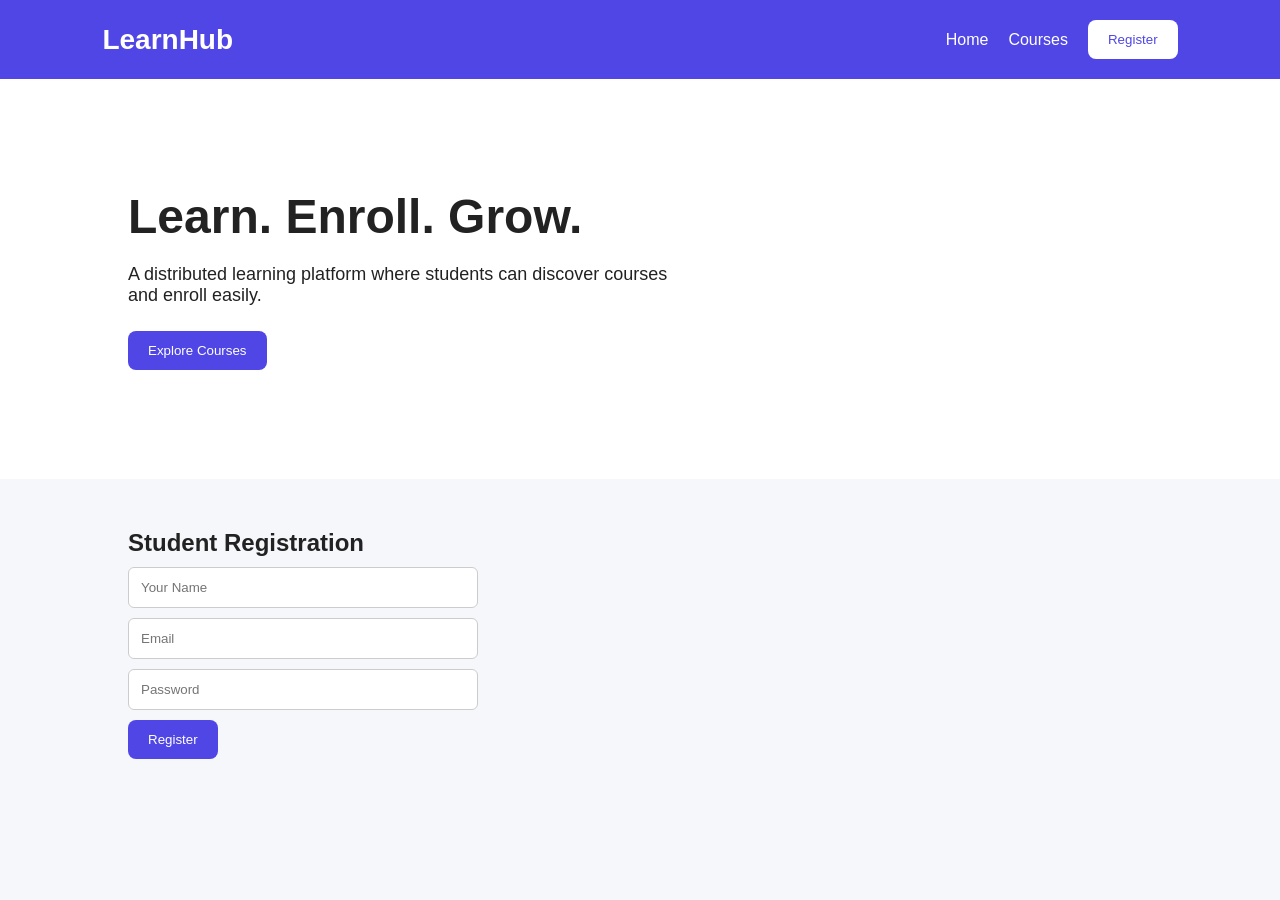
==== frontend/index.html @ 28a74e2c "Initial commit - distributed learning platform" ====
<!DOCTYPE html>
<html lang="en">
<head>
    <meta charset="UTF-8">
    <meta name="viewport" content="width=device-width, initial-scale=1.0">
    <title>LearnHub</title>
    <link rel="stylesheet" href="style.css">
</head>

<body>

<header>
    <h1>LearnHub</h1>

    <nav>
        <a href="index.html">Home</a>
        <a href="courses.html">Courses</a>
        <button onclick="showRegister()">Register</button>
    </nav>
</header>

<section class="hero">
    <div>
        <h2>Learn. Enroll. Grow.</h2>
        <p>
            A distributed learning platform where students
            can discover courses and enroll easily.
        </p>

        <button onclick="location.href='courses.html'">
            Explore Courses
        </button>
    </div>
</section>

<section id="registerSection" class="register">
    <h2>Student Registration</h2>

    <input id="name" type="text" placeholder="Your Name">
    <input id="email" type="email" placeholder="Email">
    <input id="password" type="password" placeholder="Password">

    <button onclick="registerUser()">Register</button>

    <p id="registerMessage"></p>
</section>

<script src="script.js"></script>

</body>
</html>
---- frontend/style.css ----
* {
    box-sizing: border-box;
    margin: 0;
    padding: 0;
    font-family: Arial, sans-serif;
}

body {
    background: #f5f7fb;
    color: #222;
}

header {
    background: #4f46e5;
    color: white;
    padding: 20px 8%;
    display: flex;
    justify-content: space-between;
    align-items: center;
}

header h1 {
    font-size: 28px;
}

nav {
    display: flex;
    gap: 20px;
    align-items: center;
}

nav a {
    color: white;
    text-decoration: none;
}

button {
    background: #4f46e5;
    color: white;
    border: none;
    padding: 12px 20px;
    border-radius: 8px;
    cursor: pointer;
}

header button {
    background: white;
    color: #4f46e5;
}

.hero {
    min-height: 400px;
    display: flex;
    align-items: center;
    padding: 60px 10%;
    background: white;
}

.hero h2 {
    font-size: 48px;
    margin-bottom: 20px;
}

.hero p {
    font-size: 18px;
    max-width: 550px;
    margin-bottom: 25px;
}

.register,
.courses,
.add-course {
    padding: 50px 10%;
}

.register input,
.add-course input {
    display: block;
    width: 350px;
    max-width: 100%;
    padding: 12px;
    margin: 10px 0;
    border: 1px solid #ccc;
    border-radius: 6px;
}

#courseList {
    display: grid;
    gap: 20px;
    margin-top: 25px;
}

.course-card {
    background: white;
    padding: 25px;
    border-radius: 12px;
    box-shadow: 0 3px 10px rgba(0,0,0,0.08);
}

.course-card h3 {
    margin-bottom: 10px;
}

.course-card p {
    margin-bottom: 8px;
}
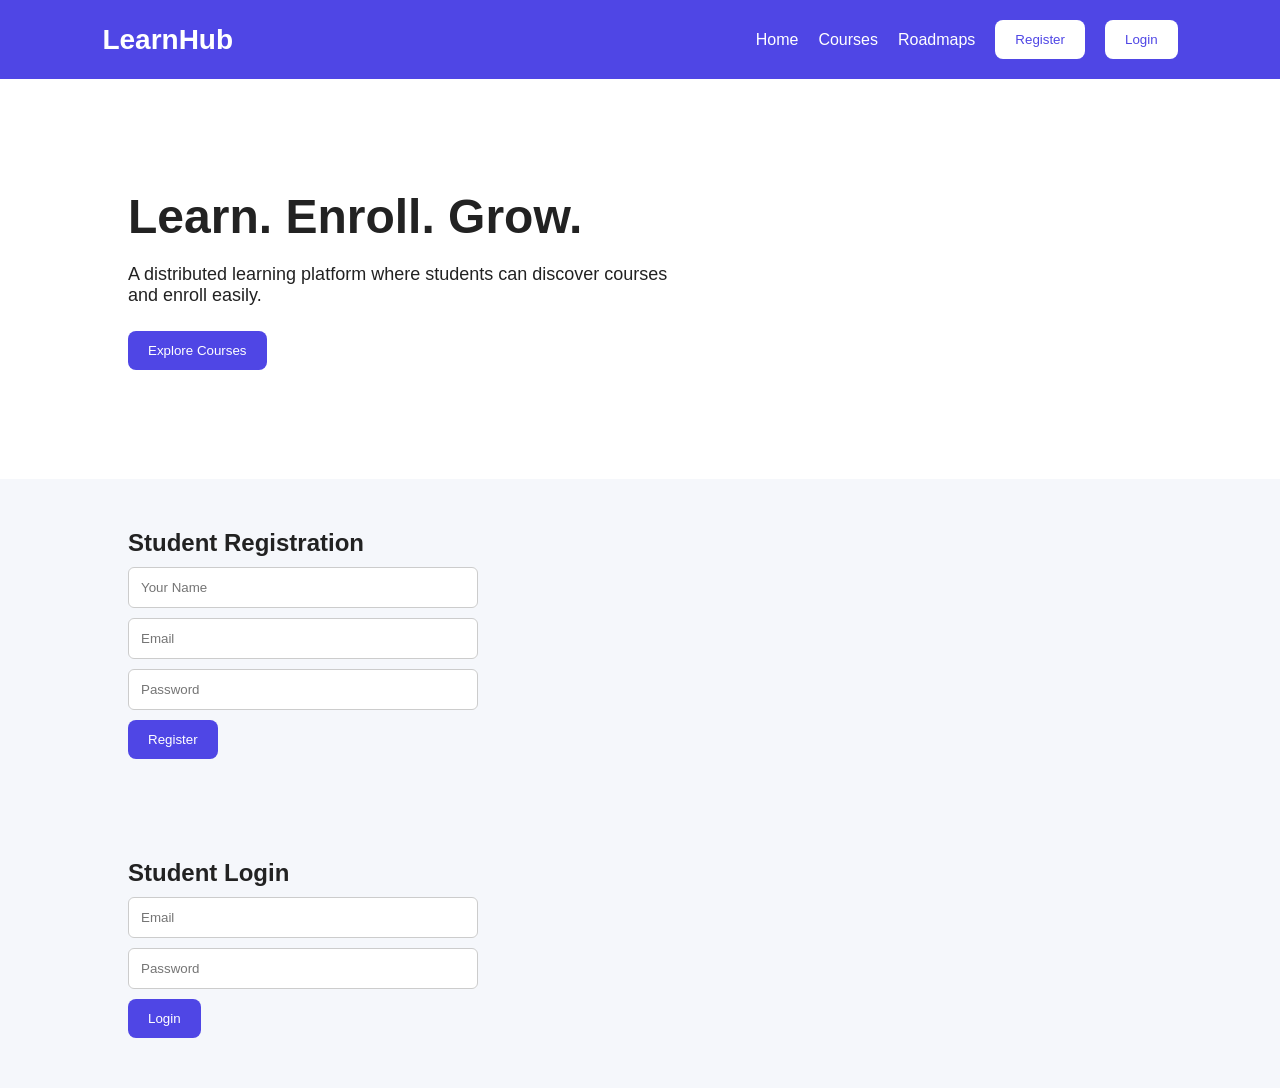
==== commit afde06d5: "final push" ====
--- a/frontend/index.html
+++ b/frontend/index.html
@@ -1,3 +1,4 @@
+
 <!DOCTYPE html>
 <html lang="en">
 <head>
@@ -6,46 +7,100 @@
     <title>LearnHub</title>
     <link rel="stylesheet" href="style.css">
 </head>
-
 <body>
 
 <header>
     <h1>LearnHub</h1>
-
     <nav>
         <a href="index.html">Home</a>
         <a href="courses.html">Courses</a>
+        <a href="roadmaps.html">Roadmaps</a>
         <button onclick="showRegister()">Register</button>
+        <button onclick="showLogin()">Login</button>
     </nav>
 </header>
 
 <section class="hero">
     <div>
         <h2>Learn. Enroll. Grow.</h2>
-        <p>
-            A distributed learning platform where students
-            can discover courses and enroll easily.
-        </p>
-
-        <button onclick="location.href='courses.html'">
-            Explore Courses
-        </button>
+        <p>A distributed learning platform where students can discover courses and enroll easily.</p>
+        <button onclick="location.href='courses.html'">Explore Courses</button>
     </div>
 </section>
 
 <section id="registerSection" class="register">
     <h2>Student Registration</h2>
-
-    <input id="name" type="text" placeholder="Your Name">
-    <input id="email" type="email" placeholder="Email">
-    <input id="password" type="password" placeholder="Password">
-
+    <input id="name" type="text" placeholder="Your Name" required>
+    <input id="email" type="email" placeholder="Email" required>
+    <input id="password" type="password" placeholder="Password" required>
     <button onclick="registerUser()">Register</button>
-
     <p id="registerMessage"></p>
 </section>
 
+<section id="loginSection" class="register">
+    <h2>Student Login</h2>
+    <input id="loginEmail" type="email" placeholder="Email" required>
+    <input id="loginPassword" type="password" placeholder="Password" required>
+    <button onclick="loginUser()">Login</button>
+    <p id="loginMessage"></p>
+</section>
+
 <script src="script.js"></script>
+<script>
+    function showRegister() {
+        document.getElementById("registerSection").scrollIntoView({
+            behavior: "smooth"
+        });
+    }
+
+    function showLogin() {
+        document.getElementById("loginSection").scrollIntoView({
+            behavior: "smooth"
+        });
+    }
+
+    async function loginUser() {
+        const email = document.getElementById("loginEmail").value.trim();
+        const password = document.getElementById("loginPassword").value;
+        const message = document.getElementById("loginMessage");
+
+        if (!email || !password) {
+            message.textContent = "Please enter your email and password.";
+            return;
+        }
+
+        message.textContent = "Logging in...";
+
+        try {
+            const response = await fetch("http://localhost:8081/users/login", {
+                method: "POST",
+                headers: { "Content-Type": "application/json" },
+                body: JSON.stringify({ email, password })
+            });
+
+            const data = await response.json();
+
+            if (!response.ok) {
+                throw new Error(data.message || "Invalid email or password.");
+            }
+
+            localStorage.setItem("learnhub-user-id", data.id);
+            localStorage.setItem("learnhub-user-name", data.name);
+            localStorage.setItem("learnhub-user-email", data.email);
+
+            message.textContent = "Login successful! Opening dashboard...";
+
+            setTimeout(() => {
+                window.location.href = "dashboard.html";
+            }, 700);
+
+        } catch (error) {
+            message.textContent = error.message.includes("fetch")
+                ? "Cannot connect to User Service. Is it running on port 8081?"
+                : error.message;
+        }
+    }
+</script>
 
 </body>
-</html>+</html>
